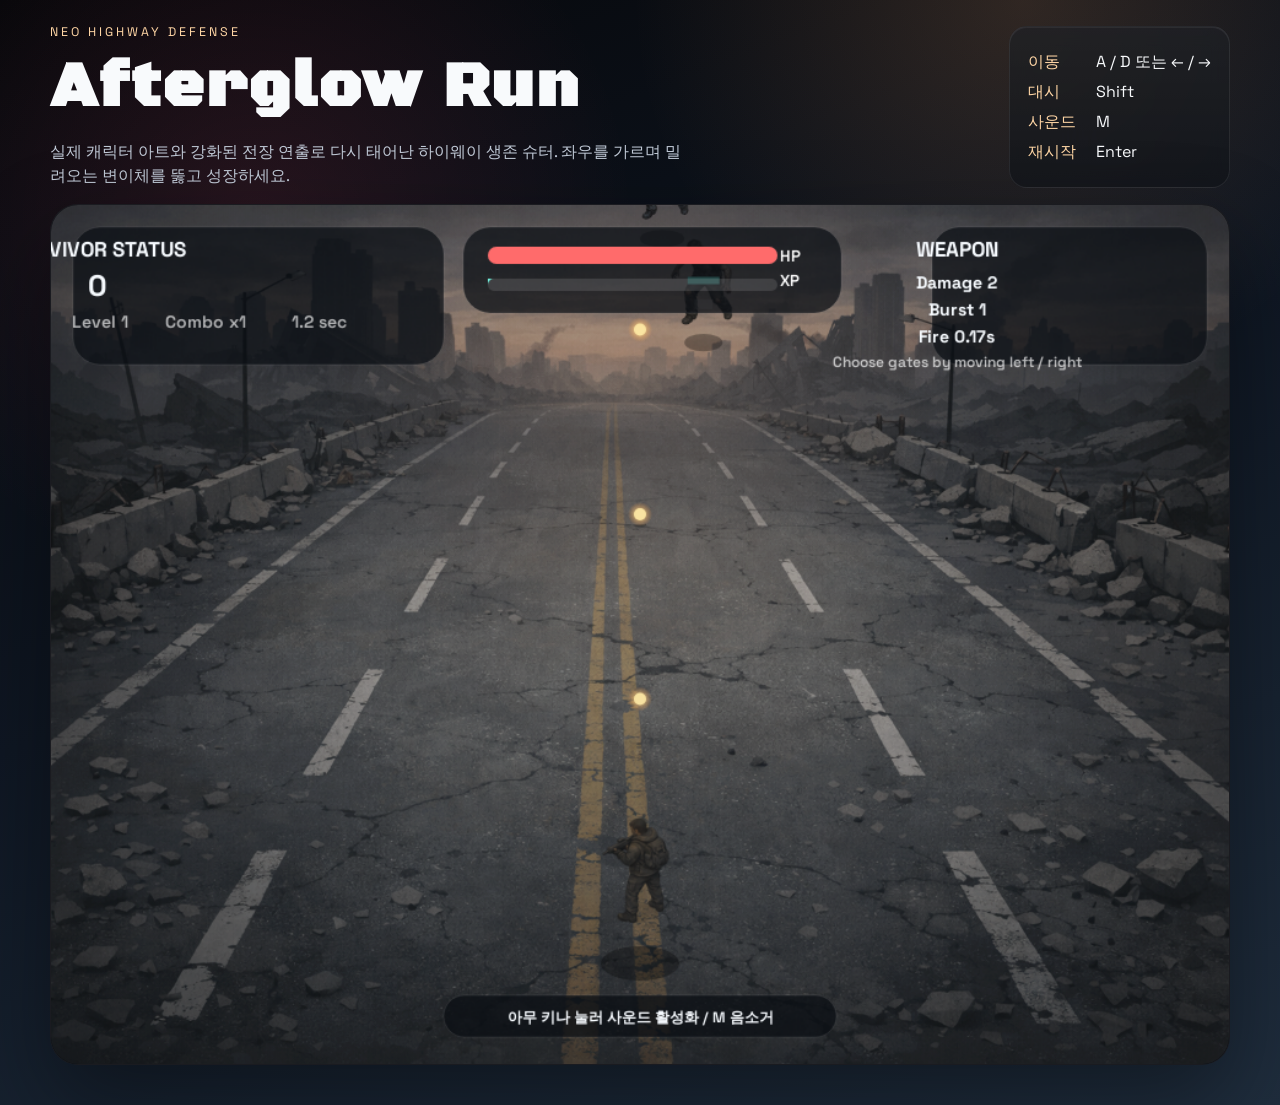
==== index.html @ bbda59d5 "Initial commit" ====
<!DOCTYPE html>
<html lang="ko">
<head>
  <meta charset="UTF-8">
  <meta name="viewport" content="width=device-width, initial-scale=1.0">
  <title>Lane Survivor</title>
  <link rel="preconnect" href="https://fonts.googleapis.com">
  <link rel="preconnect" href="https://fonts.gstatic.com" crossorigin>
  <link href="https://fonts.googleapis.com/css2?family=Black+Ops+One&family=Space+Grotesk:wght@400;500;700&display=swap" rel="stylesheet">
  <link rel="stylesheet" href="style.css">
</head>
<body>
  <main class="shell">
    <section class="hud-panel">
      <div>
        <p class="eyebrow">Neo Highway Defense</p>
        <h1>Afterglow Run</h1>
        <p class="subcopy">실제 캐릭터 아트와 강화된 전장 연출로 다시 태어난 하이웨이 생존 슈터. 좌우를 가르며 밀려오는 변이체를 뚫고 성장하세요.</p>
      </div>
      <div class="tips">
        <p><span>이동</span> A / D 또는 ← / →</p>
        <p><span>대시</span> Shift</p>
        <p><span>사운드</span> M</p>
        <p><span>재시작</span> Enter</p>
      </div>
    </section>

    <section class="game-wrap">
      <canvas id="game" width="960" height="700" aria-label="Lane shooting survival game"></canvas>
      <div id="overlay" class="overlay hidden"></div>
    </section>
  </main>

  <script src="game.js"></script>
</body>
</html>
---- style.css ----
:root {
  --bg: #06070a;
  --bg2: #0f1723;
  --bg3: #1f2d3d;
  --panel: rgba(10, 13, 19, 0.7);
  --line: rgba(255, 255, 255, 0.08);
  --accent: #f4a261;
  --accent-2: #ff4d6d;
  --safe: #72efdd;
  --danger: #ff6b6b;
  --text: #f8fafc;
  --muted: #c0c9d6;
}

* {
  box-sizing: border-box;
}

body {
  margin: 0;
  min-height: 100vh;
  font-family: "Space Grotesk", sans-serif;
  color: var(--text);
  background:
    radial-gradient(circle at 20% 20%, rgba(255, 77, 109, 0.12), transparent 28%),
    radial-gradient(circle at 80% 0%, rgba(244, 162, 97, 0.16), transparent 26%),
    linear-gradient(160deg, var(--bg), var(--bg2) 48%, var(--bg3));
}

.shell {
  width: min(1180px, calc(100vw - 32px));
  margin: 0 auto;
  padding: 24px 0 40px;
}

.hud-panel {
  display: flex;
  justify-content: space-between;
  gap: 24px;
  align-items: end;
  margin-bottom: 16px;
}

.eyebrow {
  margin: 0 0 8px;
  text-transform: uppercase;
  letter-spacing: 0.24em;
  color: #ffd6a5;
  font-size: 0.78rem;
}

h1 {
  margin: 0;
  font-family: "Black Ops One", system-ui;
  font-size: clamp(2rem, 5vw, 4rem);
  letter-spacing: 0.04em;
}

.subcopy {
  max-width: 640px;
  margin: 12px 0 0;
  color: var(--muted);
  line-height: 1.5;
}

.tips {
  min-width: 220px;
  padding: 16px 18px;
  border: 1px solid var(--line);
  border-radius: 18px;
  background:
    linear-gradient(180deg, rgba(255, 255, 255, 0.06), rgba(255, 255, 255, 0.02)),
    var(--panel);
  backdrop-filter: blur(10px);
  box-shadow: inset 0 1px 0 rgba(255, 255, 255, 0.06);
}

.tips p {
  margin: 8px 0;
}

.tips span {
  color: #ffd6a5;
  display: inline-block;
  min-width: 64px;
}

.game-wrap {
  position: relative;
  border-radius: 28px;
  overflow: hidden;
  border: 1px solid var(--line);
  box-shadow:
    0 36px 90px rgba(0, 0, 0, 0.38),
    inset 0 1px 0 rgba(255, 255, 255, 0.06);
  background: #06080d;
  touch-action: none;
}

canvas {
  display: block;
  width: 100%;
  height: auto;
  background: linear-gradient(180deg, rgba(5, 7, 10, 0.98), rgba(12, 18, 27, 0.98));
  touch-action: none;
}

.overlay {
  position: absolute;
  inset: 0;
  display: grid;
  place-items: center;
  padding: 24px;
  background: rgba(3, 8, 13, 0.68);
  backdrop-filter: blur(6px);
  text-align: center;
}

.overlay.hidden {
  display: none;
}

.card {
  width: min(780px, 100%);
  padding: 24px;
  border-radius: 24px;
  border: 1px solid rgba(255, 255, 255, 0.12);
  background:
    linear-gradient(180deg, rgba(255, 255, 255, 0.06), rgba(255, 255, 255, 0.02)),
    rgba(10, 17, 26, 0.92);
  box-shadow: 0 20px 60px rgba(0, 0, 0, 0.35);
}

.card h2 {
  margin: 0 0 12px;
  font-size: 2rem;
}

.card p {
  color: var(--muted);
}

.choices {
  display: grid;
  grid-template-columns: repeat(3, 1fr);
  gap: 14px;
  margin-top: 20px;
}

.choice {
  padding: 16px;
  border-radius: 18px;
  background: linear-gradient(180deg, rgba(255, 255, 255, 0.06), rgba(255, 255, 255, 0.03));
  border: 1px solid rgba(255, 255, 255, 0.08);
  cursor: pointer;
  transition: transform 0.16s ease, border-color 0.16s ease, background 0.16s ease;
  color: var(--text);
}

.choice:hover {
  transform: translateY(-4px);
  border-color: rgba(244, 162, 97, 0.6);
  background: linear-gradient(180deg, rgba(244, 162, 97, 0.16), rgba(255, 77, 109, 0.08));
}

.choice strong {
  display: block;
  margin-bottom: 8px;
  color: var(--text);
}

@media (max-width: 840px) {
  .hud-panel {
    flex-direction: column;
    align-items: stretch;
  }

  .tips {
    min-width: 0;
  }

  .choices {
    grid-template-columns: 1fr;
  }
}

@media (max-width: 640px) {
  .shell {
    width: min(100vw - 16px, 1180px);
    padding: 12px 0 20px;
  }

  .hud-panel {
    gap: 12px;
    margin-bottom: 10px;
  }

  .subcopy {
    font-size: 0.92rem;
  }

  .tips {
    padding: 12px 14px;
    font-size: 0.92rem;
  }

  .game-wrap {
    border-radius: 20px;
  }
}
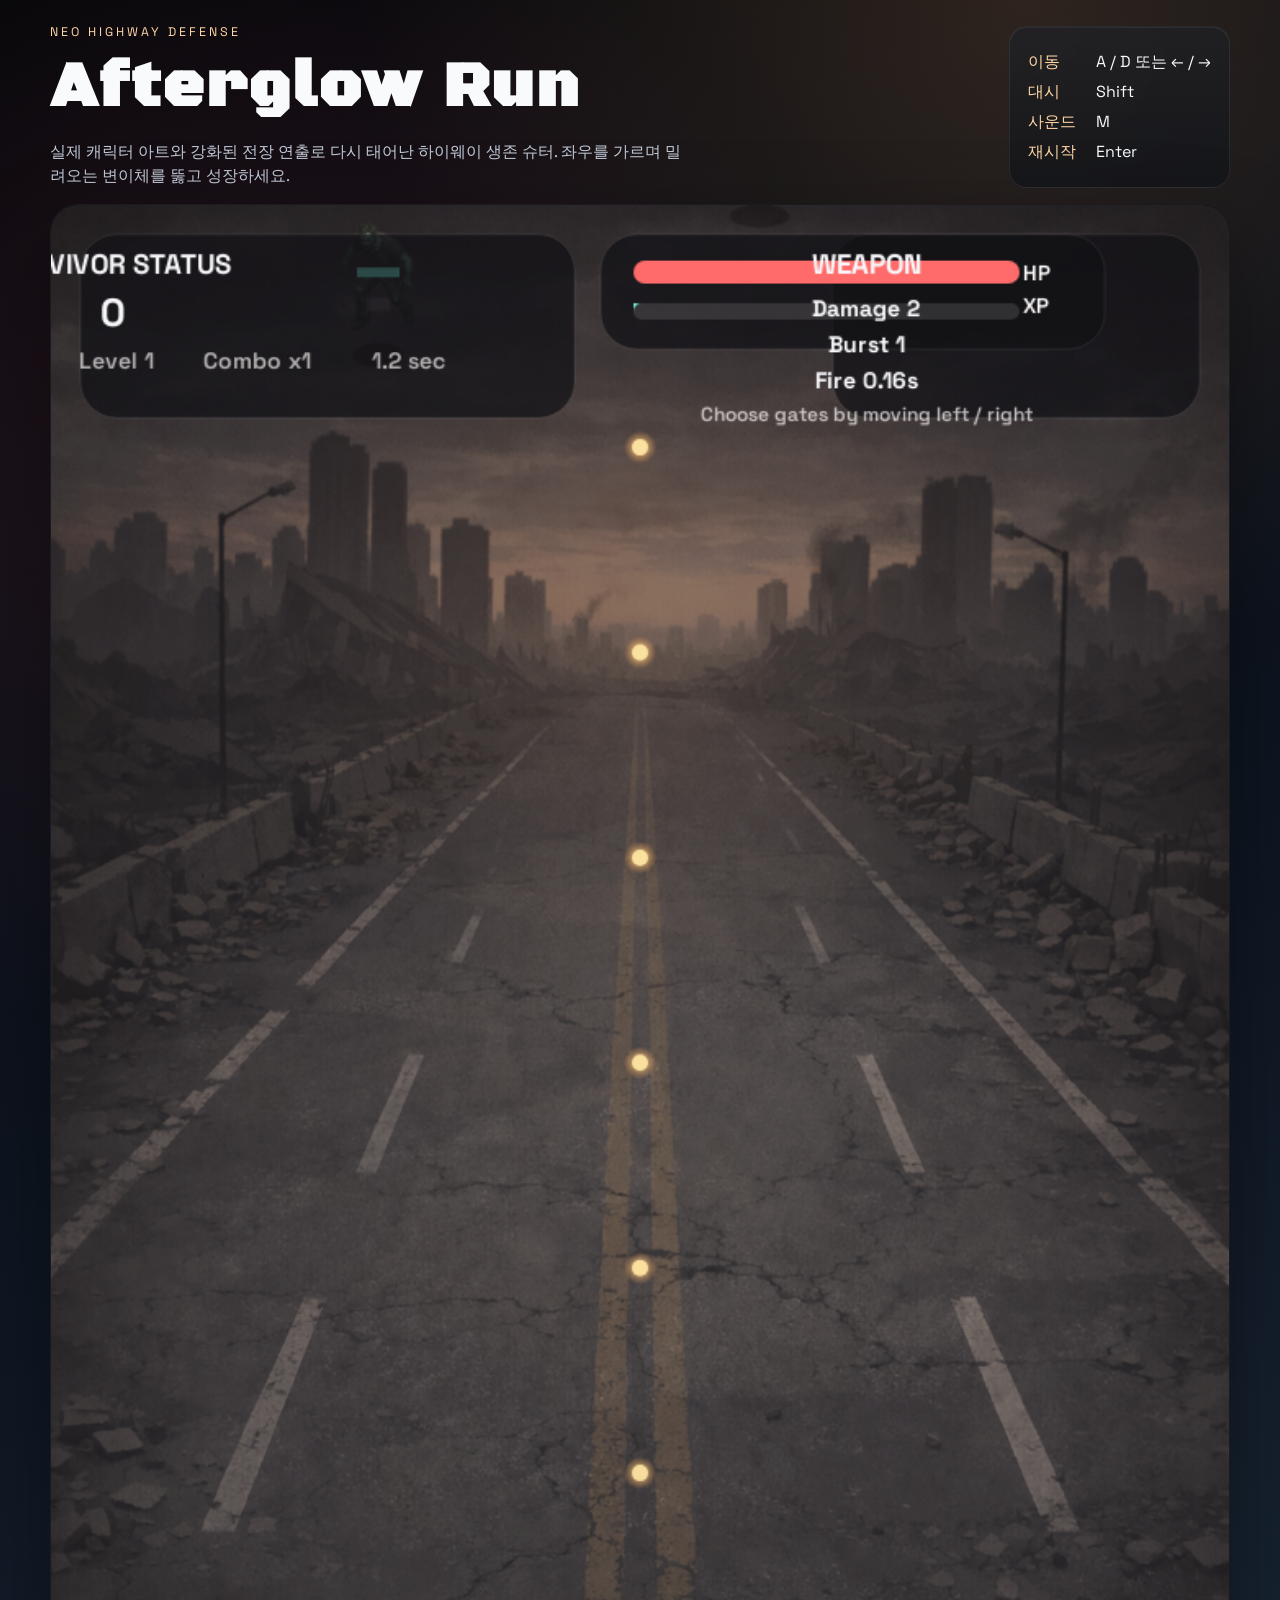
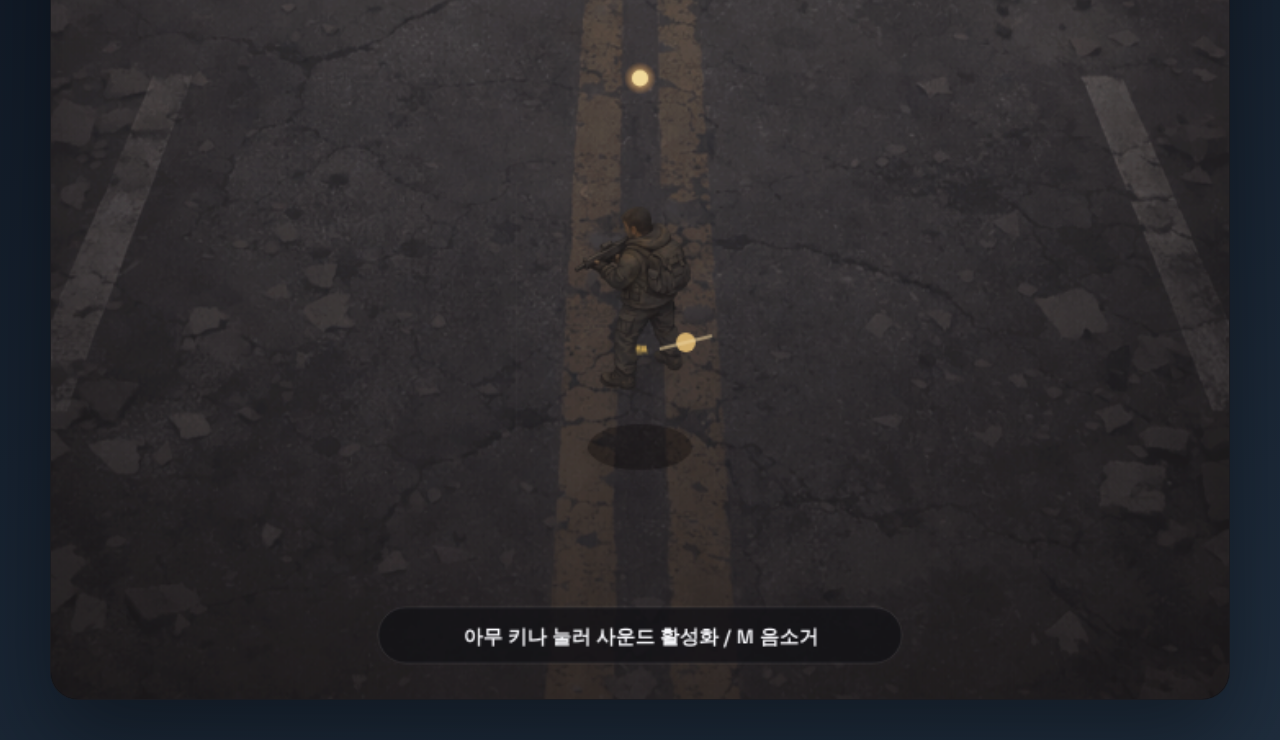
==== commit 989dc323: "Optimize gameplay for mobile portrait" ====
--- a/index.html
+++ b/index.html
@@ -26,7 +26,7 @@
     </section>
 
     <section class="game-wrap">
-      <canvas id="game" width="960" height="700" aria-label="Lane shooting survival game"></canvas>
+      <canvas id="game" width="720" height="1280" aria-label="Lane shooting survival game"></canvas>
       <div id="overlay" class="overlay hidden"></div>
     </section>
   </main>
--- a/style.css
+++ b/style.css
@@ -185,26 +185,59 @@
 }
 
 @media (max-width: 640px) {
+  body {
+    min-height: 100svh;
+    overflow-x: hidden;
+  }
+
   .shell {
-    width: min(100vw - 16px, 1180px);
-    padding: 12px 0 20px;
+    width: 100vw;
+    padding: 6px 8px 10px;
   }
 
   .hud-panel {
-    gap: 12px;
-    margin-bottom: 10px;
+    gap: 8px;
+    margin-bottom: 8px;
+  }
+
+  .eyebrow {
+    display: none;
+  }
+
+  h1 {
+    font-size: 1.55rem;
+    line-height: 1;
   }
 
   .subcopy {
-    font-size: 0.92rem;
+    display: none;
   }
 
   .tips {
-    padding: 12px 14px;
-    font-size: 0.92rem;
+    display: flex;
+    flex-wrap: wrap;
+    gap: 6px 12px;
+    padding: 8px 10px;
+    font-size: 0.78rem;
+    border-radius: 14px;
+  }
+
+  .tips p {
+    margin: 0;
+  }
+
+  .tips span {
+    min-width: auto;
+    margin-right: 4px;
   }
 
   .game-wrap {
-    border-radius: 20px;
-  }
-}
+    border-radius: 16px;
+    max-height: calc(100svh - 104px);
+  }
+
+  canvas {
+    max-height: calc(100svh - 104px);
+    object-fit: contain;
+  }
+}
